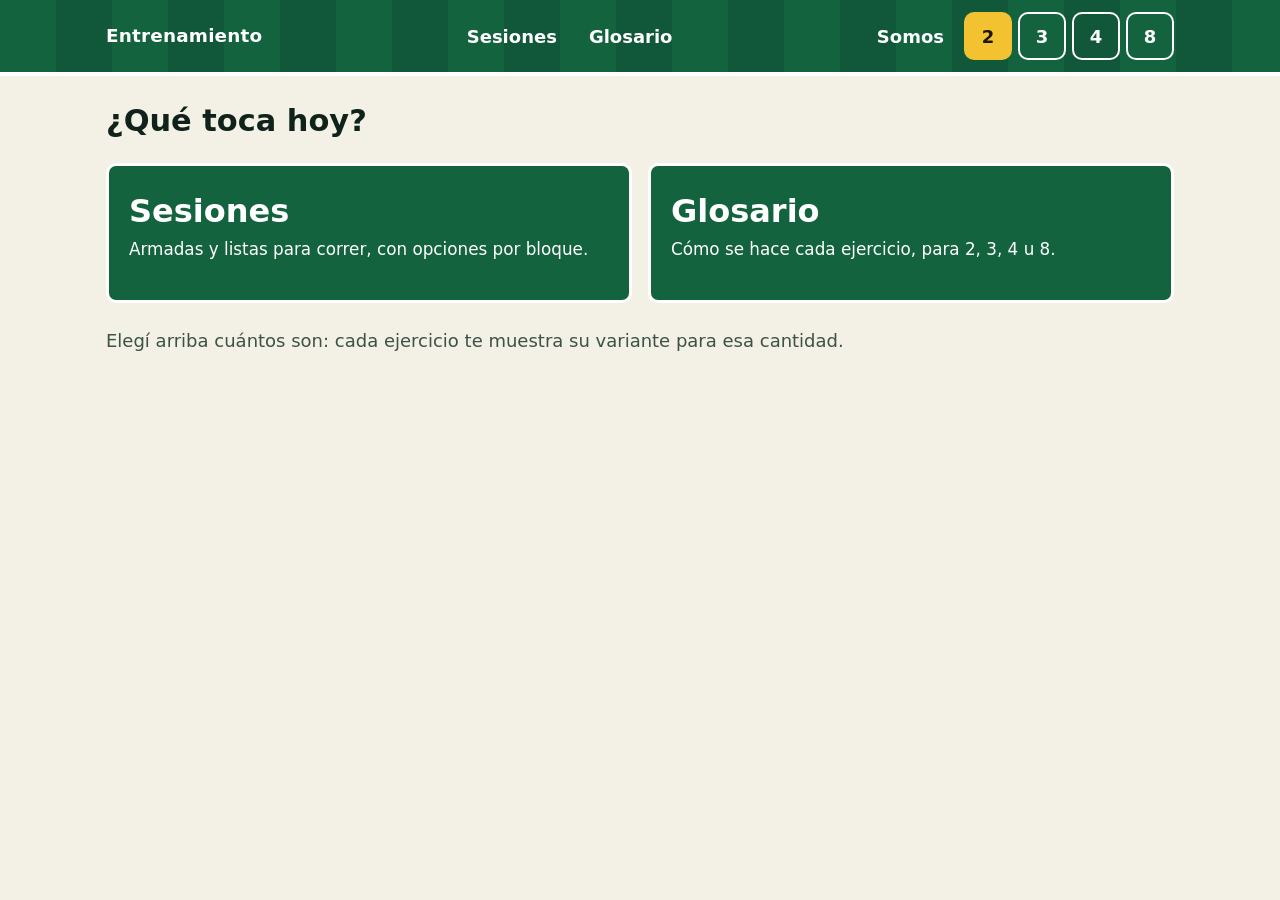
==== docs/index.html @ bc0fc43c "Mover la web a docs/ para GitHub Pages Co-Authored-By: Claude Sonnet 5.5 <noreply@anthropic.com>" ====
<!doctype html>
<html lang="es">
<head>
  <meta charset="utf-8">
  <meta name="viewport" content="width=device-width, initial-scale=1">
  <meta name="color-scheme" content="light dark">
  <title>Entrenamiento</title>
  <meta name="description" content="Sesiones y glosario de ejercicios para entrenar en la cancha.">
  <link rel="icon" href="data:image/svg+xml,%3Csvg xmlns=%27http://www.w3.org/2000/svg%27 viewBox=%270 0 32 32%27%3E%3Crect width=%2732%27 height=%2732%27 fill=%27%2314633f%27/%3E%3Ccircle cx=%2716%27 cy=%2716%27 r=%276%27 fill=%27none%27 stroke=%27white%27 stroke-width=%272%27/%3E%3C/svg%3E">
  <link rel="stylesheet" href="css/style.css">
</head>
<body>
  <main id="app">
    <h1>¿Qué toca hoy?</h1>
    <div class="accesos">
      <a class="acceso" href="sesiones.html"><strong>Sesiones</strong><span>Armadas y listas para correr, con opciones por bloque.</span></a>
      <a class="acceso" href="glosario.html"><strong>Glosario</strong><span>Cómo se hace cada ejercicio, para 2, 3, 4 u 8.</span></a>
    </div>
    <p class="inicio-nota">Elegí arriba cuántos son: cada ejercicio te muestra su variante para esa cantidad.</p>
  </main>
  <script type="module">
    import { renderHeader } from "./js/common.js";
    renderHeader("inicio");
  </script>
</body>
</html>
---- docs/css/style.css ----
:root {
  --bg: #f3f0e6;
  --surface: #ffffff;
  --ink: #10231a;
  --ink-soft: #3d5247;
  --line: #b9c4b8;
  --pasto-1: #14633f;
  --pasto-2: #11573a;
  --marca: #ffffff;
  --acento: #f2c230;
  --acento-ink: #1c1600;
  --foco: #0b57d0;
  --resalte: #fff3c4;
  --radio: 10px;
  --tap: 48px;
}

@media (prefers-color-scheme: dark) {
  :root:not([data-theme="light"]) {
    --bg: #0c1a14;
    --surface: #14261d;
    --ink: #f3f1e8;
    --ink-soft: #c2d0c6;
    --line: #3b5446;
    --pasto-1: #0f4a30;
    --pasto-2: #0c3f29;
    --foco: #8ab4f8;
    --resalte: #4a3f12;
  }
}

* { box-sizing: border-box; }

html { -webkit-text-size-adjust: 100%; }

body {
  margin: 0;
  background: var(--bg);
  color: var(--ink);
  font: 18px/1.5 system-ui, -apple-system, "Segoe UI", Roboto, sans-serif;
}

:focus-visible { outline: 3px solid var(--foco); outline-offset: 2px; }

a { color: inherit; }

/* Header: césped cortado a rayas, con la línea de cal abajo */
.cabecera {
  background: repeating-linear-gradient(90deg, var(--pasto-1) 0 56px, var(--pasto-2) 56px 112px);
  color: #fff;
  border-bottom: 4px solid var(--marca);
}
.cabecera-in {
  max-width: 1100px;
  margin: 0 auto;
  padding: 12px 16px;
  display: flex;
  flex-wrap: wrap;
  gap: 8px 20px;
  align-items: center;
  justify-content: space-between;
}
.marca {
  font-weight: 800;
  font-size: 1.15rem;
  text-decoration: none;
  letter-spacing: .01em;
  min-height: var(--tap);
  display: flex;
  align-items: center;
}
.nav { display: flex; gap: 4px; }
.nav a {
  min-height: var(--tap);
  padding: 0 14px;
  display: flex;
  align-items: center;
  text-decoration: none;
  font-weight: 600;
  border-radius: var(--radio);
}
.nav a[aria-current="page"] { background: #fff; color: #10231a; }

.personas { border: 0; margin: 0; padding: 0; display: flex; align-items: center; gap: 10px; }
.personas legend { float: left; padding: 0; margin-right: 10px; font-weight: 600; }
.personas-botones { display: flex; gap: 6px; }
.personas input { position: absolute; opacity: 0; pointer-events: none; }
.personas label {
  min-width: var(--tap);
  min-height: var(--tap);
  display: flex;
  align-items: center;
  justify-content: center;
  border: 2px solid #fff;
  border-radius: var(--radio);
  font-weight: 800;
  cursor: pointer;
}
.personas input:checked + label { background: var(--acento); color: var(--acento-ink); border-color: var(--acento); }
.personas input:focus-visible + label { outline: 3px solid #fff; outline-offset: 2px; }

main { max-width: 1100px; margin: 0 auto; padding: 20px 16px 48px; }

h1 { font-size: 1.9rem; line-height: 1.15; margin: 8px 0 16px; }

.aviso {
  border: 3px solid var(--acento);
  background: var(--surface);
  border-radius: var(--radio);
  padding: 16px;
}
.aviso code { background: var(--resalte); padding: 2px 6px; border-radius: 4px; }

/* Inicio */
.accesos { display: grid; gap: 16px; margin-top: 24px; }
.acceso {
  display: block;
  text-decoration: none;
  background: var(--pasto-1);
  color: #fff;
  border: 3px solid var(--marca);
  border-radius: var(--radio);
  padding: 28px 20px;
  min-height: 140px;
}
.acceso strong { display: block; font-size: 2rem; line-height: 1.1; }
.acceso span { display: block; margin-top: 8px; font-size: 1.05rem; }
.acceso:hover { background: var(--pasto-2); }
.inicio-nota { color: var(--ink-soft); margin-top: 24px; }

/* Glosario: controles */
.controles { display: grid; gap: 12px; margin-bottom: 20px; }
.buscar {
  width: 100%;
  min-height: var(--tap);
  padding: 0 14px;
  font: inherit;
  color: var(--ink);
  background: var(--surface);
  border: 2px solid var(--ink);
  border-radius: var(--radio);
}
.chips { display: flex; flex-wrap: wrap; gap: 8px; }
.chip {
  min-height: var(--tap);
  padding: 0 16px;
  font: inherit;
  font-weight: 600;
  color: var(--ink);
  background: var(--surface);
  border: 2px solid var(--ink);
  border-radius: 999px;
  cursor: pointer;
}
.chip[aria-pressed="true"] { background: var(--ink); color: var(--bg); }
.conteo { color: var(--ink-soft); margin: 0 0 8px; }

/* Glosario: tabla en pantallas anchas, cards apiladas en angostas */
.tabla { width: 100%; border-collapse: collapse; background: var(--surface); }
.tabla th, .tabla td { text-align: left; vertical-align: top; padding: 12px; border-bottom: 1px solid var(--line); }
.tabla thead th { background: var(--ink); color: var(--bg); position: sticky; top: 0; }
.tabla tbody tr.destacada { background: var(--resalte); outline: 3px solid var(--acento); outline-offset: -3px; }
.nombre { font-weight: 800; }
.alias { display: block; font-weight: 400; font-size: .9rem; color: var(--ink-soft); }
.cat { font-size: .9rem; font-weight: 700; color: var(--pasto-1); }
@media (prefers-color-scheme: dark) {
  :root:not([data-theme="light"]) .cat { color: #7fd9a8; }
}
.variante-label { font-weight: 800; }
details.otras { margin-top: 8px; }
details.otras summary { min-height: 36px; cursor: pointer; font-weight: 600; }
details.otras ul { margin: 6px 0 0; padding-left: 20px; }
.medios { display: flex; flex-direction: column; gap: 8px; align-items: flex-start; }
.medios img { max-width: 100%; height: auto; border-radius: 6px; }
.btn {
  display: inline-flex;
  align-items: center;
  min-height: var(--tap);
  padding: 0 16px;
  font-weight: 700;
  text-decoration: none;
  color: var(--acento-ink);
  background: var(--acento);
  border-radius: var(--radio);
}
.vacio { padding: 24px 0; color: var(--ink-soft); }

/* Sesiones: grilla */
.grid-sesiones { display: grid; gap: 16px; grid-template-columns: repeat(auto-fill, minmax(260px, 1fr)); }
.card-sesion {
  display: grid;
  grid-template-columns: auto 1fr;
  gap: 4px 16px;
  align-items: center;
  text-decoration: none;
  background: var(--surface);
  border: 2px solid var(--ink);
  border-left: 10px solid var(--pasto-1);
  border-radius: var(--radio);
  padding: 16px;
  min-height: var(--tap);
}
.card-sesion:hover { background: var(--resalte); }
.card-min { grid-row: span 2; font-size: 2.4rem; font-weight: 800; line-height: 1; }
.card-min small, .bloque-min small { font-size: .9rem; font-weight: 700; }
.card-nombre { font-weight: 800; font-size: 1.15rem; line-height: 1.2; }
.card-meta { display: flex; flex-wrap: wrap; gap: 6px; grid-column: 2; }
.dia { background: var(--acento); color: var(--acento-ink); font-weight: 800; font-size: .85rem; padding: 2px 10px; border-radius: 999px; text-transform: capitalize; }
.etiqueta { border: 1.5px solid var(--ink-soft); color: var(--ink-soft); font-size: .85rem; padding: 1px 10px; border-radius: 999px; }

/* Sesiones: detalle */
.volver { display: inline-flex; align-items: center; min-height: var(--tap); font-weight: 700; }
.detalle-meta { margin: 0 0 16px; color: var(--ink-soft); font-weight: 600; text-transform: none; }
.bloque { border-top: 4px solid var(--ink); padding: 12px 0 16px; }
.bloque-cab { display: flex; justify-content: space-between; align-items: baseline; gap: 12px; }
.bloque-cab h2 { margin: 0; font-size: 1.5rem; line-height: 1.2; }
.bloque-min { font-size: 2rem; font-weight: 800; white-space: nowrap; }
.opciones { display: flex; flex-wrap: wrap; gap: 8px; margin: 12px 0; }
.items { display: grid; gap: 8px; margin-top: 8px; }
.item { background: var(--surface); border: 2px solid var(--line); border-radius: var(--radio); }
.item[open] { border-color: var(--ink); }
.item summary {
  min-height: var(--tap);
  padding: 8px 14px;
  cursor: pointer;
  display: flex;
  flex-wrap: wrap;
  justify-content: space-between;
  align-items: center;
  gap: 4px 12px;
}
.item-nombre { font-weight: 800; }
.item-dosis { color: var(--ink-soft); font-size: .95rem; }
.item-cuerpo { padding: 0 14px 14px; }
.item-cuerpo p { margin: 8px 0; }
.nota { font-weight: 700; background: var(--resalte); padding: 6px 10px; border-radius: 6px; }
.variante { border-left: 6px solid var(--acento); padding-left: 10px; }
.link-glosario { display: inline-flex; align-items: center; min-height: var(--tap); font-weight: 700; }
.precauciones { margin-top: 24px; border-top: 4px solid var(--ink); }
.precauciones summary { min-height: var(--tap); display: flex; align-items: center; font-weight: 800; font-size: 1.2rem; cursor: pointer; }

@media (max-width: 760px) {
  .tabla, .tabla tbody, .tabla tr, .tabla td { display: block; width: 100%; }
  .tabla thead { position: absolute; left: -9999px; }
  .tabla tbody tr {
    border: 2px solid var(--ink);
    border-radius: var(--radio);
    margin-bottom: 16px;
    padding: 4px 0;
  }
  .tabla td { border: 0; padding: 8px 14px; }
  .tabla td[data-label]:not(.td-nombre)::before {
    content: attr(data-label);
    display: block;
    font-size: .8rem;
    font-weight: 700;
    color: var(--ink-soft);
  }
  .tabla td:empty { display: none; }
  .td-nombre { font-size: 1.25rem; }
  .accesos { grid-template-columns: 1fr; }
}

@media (min-width: 761px) {
  .accesos { grid-template-columns: 1fr 1fr; }
  .tabla { border: 2px solid var(--ink); }
}

@media (prefers-reduced-motion: reduce) {
  * { scroll-behavior: auto !important; transition: none !important; animation: none !important; }
}
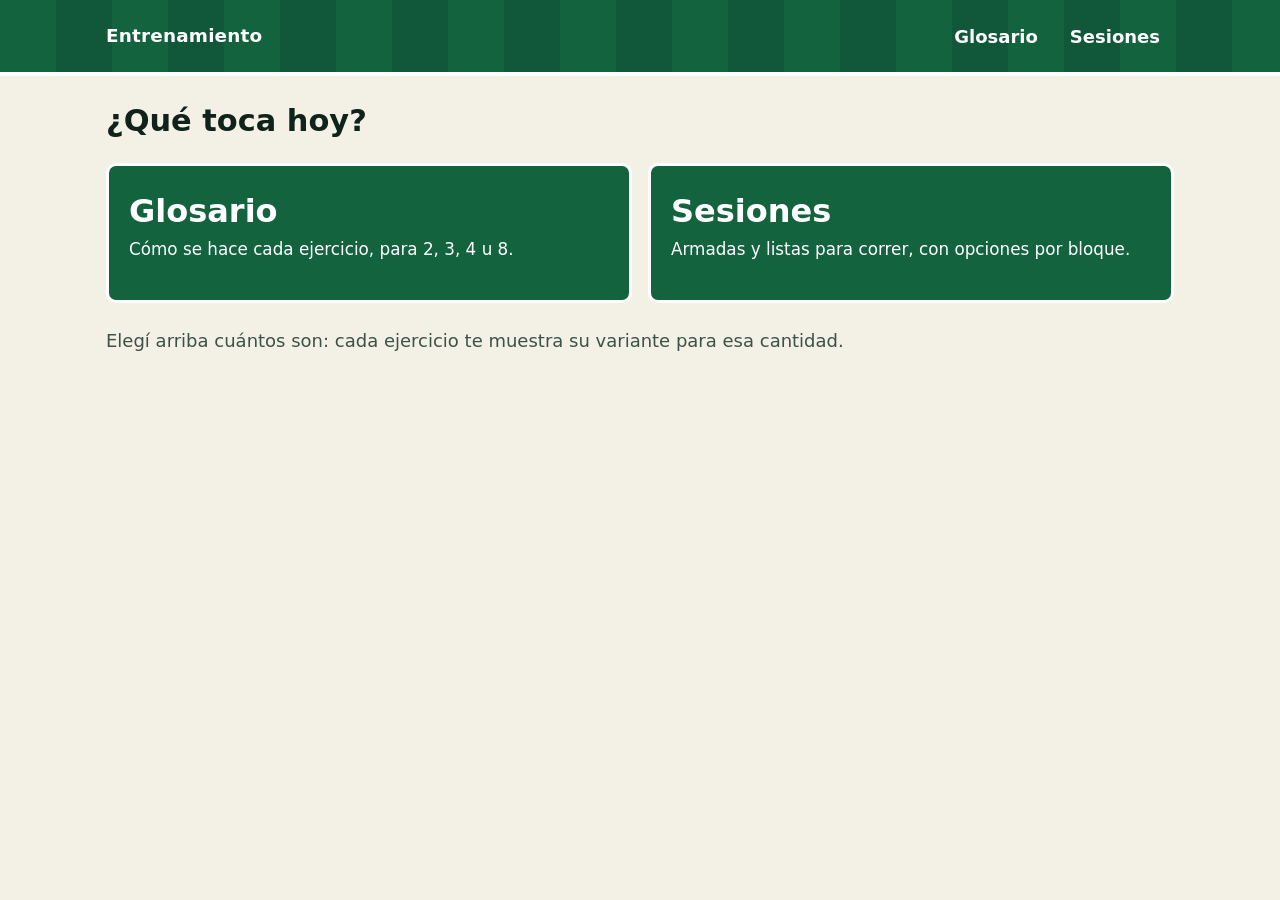
==== commit 5030d912: "Vueltas estructuradas, videos, navbar sin selector y respaldo del Doc - estructura de vueltas/sets/t" ====
--- a/docs/index.html
+++ b/docs/index.html
@@ -13,8 +13,8 @@
   <main id="app">
     <h1>¿Qué toca hoy?</h1>
     <div class="accesos">
+      <a class="acceso" href="glosario.html"><strong>Glosario</strong><span>Cómo se hace cada ejercicio, para 2, 3, 4 u 8.</span></a>
       <a class="acceso" href="sesiones.html"><strong>Sesiones</strong><span>Armadas y listas para correr, con opciones por bloque.</span></a>
-      <a class="acceso" href="glosario.html"><strong>Glosario</strong><span>Cómo se hace cada ejercicio, para 2, 3, 4 u 8.</span></a>
     </div>
     <p class="inicio-nota">Elegí arriba cuántos son: cada ejercicio te muestra su variante para esa cantidad.</p>
   </main>
--- a/docs/css/style.css
+++ b/docs/css/style.css
@@ -269,3 +269,26 @@
 @media (prefers-reduced-motion: reduce) {
   * { scroll-behavior: auto !important; transition: none !important; animation: none !important; }
 }
+
+/* Estructura de vueltas / trabajo / descanso */
+.estructura { border: 3px solid var(--pasto-1); border-radius: var(--radio); background: var(--surface); padding: 12px 14px; margin: 12px 0; }
+.est-total { margin: 0; color: var(--ink-soft); font-weight: 600; }
+.est-num {
+  display: inline-flex; align-items: center; justify-content: center;
+  min-width: 28px; height: 28px; margin-right: 10px;
+  background: var(--ink); color: var(--bg); border-radius: 50%; font-weight: 800;
+}
+
+/* Variantes y figuras (sin selector de cantidad) */
+.variantes-lista { list-style: none; margin: 8px 0; padding: 0; display: grid; gap: 8px; }
+.variantes-lista li { border-left: 6px solid var(--acento); padding-left: 10px; }
+.fig { margin: 0; max-width: 100%; }
+.fig img { display: block; }
+.fig figcaption { font-weight: 700; font-size: .9rem; color: var(--ink-soft); padding-top: 2px; }
+
+/* Ficha de vueltas / trabajo / descanso */
+.ficha { margin: 0; display: grid; }
+.ficha > div { display: flex; justify-content: space-between; gap: 12px; padding: 8px 0; border-bottom: 1px solid var(--line); }
+.ficha dt { color: var(--ink-soft); font-weight: 600; }
+.ficha dd { margin: 0; font-weight: 800; font-size: 1.1rem; text-align: right; }
+.est-total { margin: 8px 0 0; color: var(--ink-soft); font-weight: 600; }
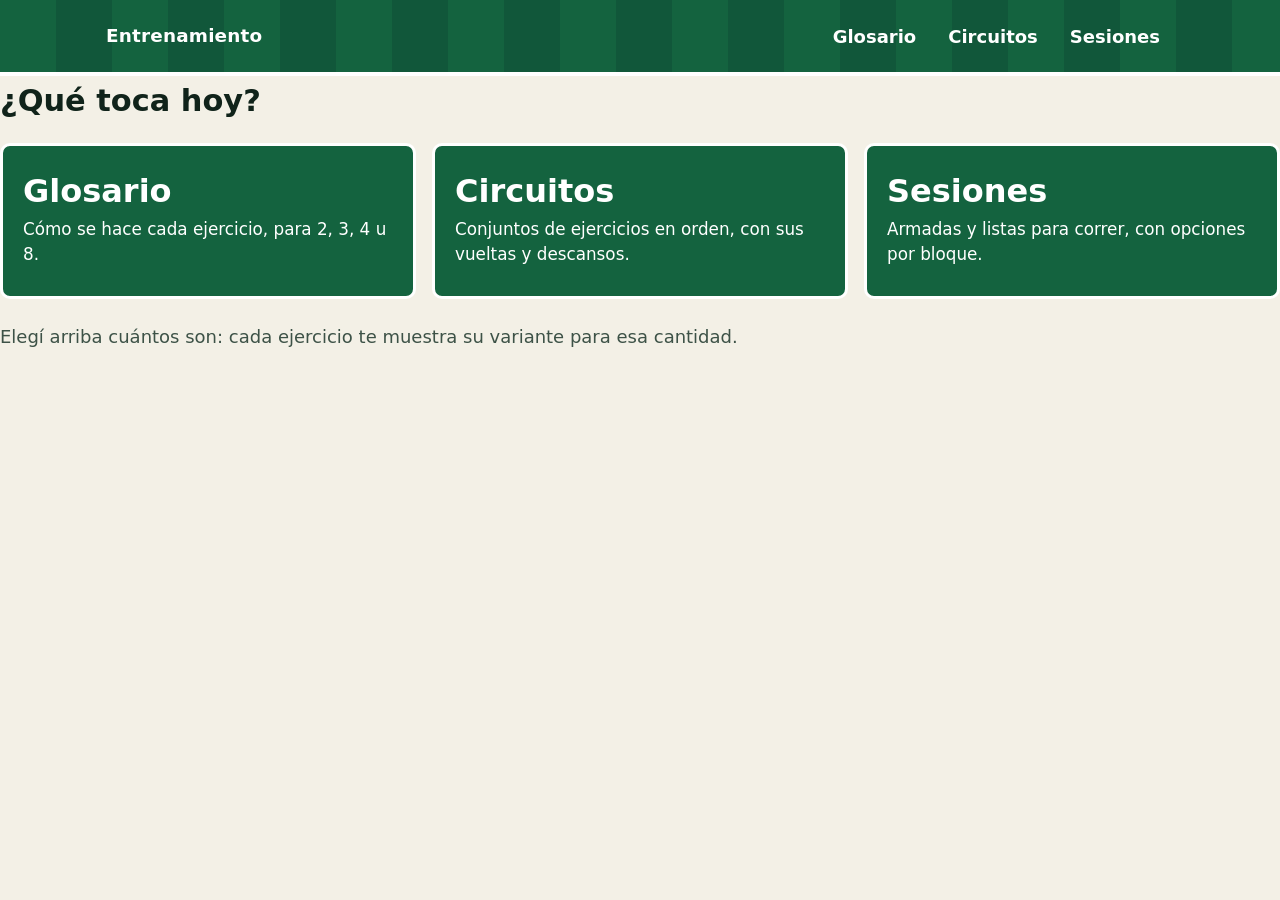
==== commit dd644b6b: "Glosario de circuitos, músculos por ejercicio y guía de rotación - circuits.json: un circuito de fue" ====
--- a/docs/index.html
+++ b/docs/index.html
@@ -14,6 +14,7 @@
     <h1>¿Qué toca hoy?</h1>
     <div class="accesos">
       <a class="acceso" href="glosario.html"><strong>Glosario</strong><span>Cómo se hace cada ejercicio, para 2, 3, 4 u 8.</span></a>
+      <a class="acceso" href="circuitos.html"><strong>Circuitos</strong><span>Conjuntos de ejercicios en orden, con sus vueltas y descansos.</span></a>
       <a class="acceso" href="sesiones.html"><strong>Sesiones</strong><span>Armadas y listas para correr, con opciones por bloque.</span></a>
     </div>
     <p class="inicio-nota">Elegí arriba cuántos son: cada ejercicio te muestra su variante para esa cantidad.</p>
@@ -23,4 +24,4 @@
     renderHeader("inicio");
   </script>
 </body>
-</html>
+</html>
--- a/docs/css/style.css
+++ b/docs/css/style.css
@@ -99,6 +99,8 @@
 .personas input:checked + label { background: var(--acento); color: var(--acento-ink); border-color: var(--acento); }
 .personas input:focus-visible + label { outline: 3px solid #fff; outline-offset: 2px; }
 
+}
+
 main { max-width: 1100px; margin: 0 auto; padding: 20px 16px 48px; }
 
 h1 { font-size: 1.9rem; line-height: 1.15; margin: 8px 0 16px; }
@@ -211,17 +213,35 @@
 /* Sesiones: detalle */
 .volver { display: inline-flex; align-items: center; min-height: var(--tap); font-weight: 700; }
 .detalle-meta { margin: 0 0 16px; color: var(--ink-soft); font-weight: 600; text-transform: none; }
-.bloque { border-top: 4px solid var(--ink); padding: 12px 0 16px; }
-.bloque-cab { display: flex; justify-content: space-between; align-items: baseline; gap: 12px; }
-.bloque-cab h2 { margin: 0; font-size: 1.5rem; line-height: 1.2; }
-.bloque-min { font-size: 2rem; font-weight: 800; white-space: nowrap; }
+/* Hoja de sesión: índice arriba y bloques como tarjetas con cabecera de color */
+.resumen { background: var(--surface); border-radius: 14px; padding: 12px 14px; margin: 4px 0 8px; }
+.resumen-tit { margin: 0 0 4px; font-weight: 800; }
+.resumen ol { list-style: none; margin: 0; padding: 0; }
+.resumen li + li { border-top: 1px solid var(--line); }
+.resumen-fila { all: unset; box-sizing: border-box; width: 100%; min-height: var(--tap); display: flex; align-items: center; gap: 12px; cursor: pointer; }
+.resumen-fila:focus-visible { outline: 3px solid var(--foco); outline-offset: 2px; border-radius: 8px; }
+.resumen-nombre { flex: 1; font-weight: 700; }
+.resumen-min { font-weight: 800; white-space: nowrap; }
+.bloque-n {
+  flex: none; display: inline-flex; align-items: center; justify-content: center;
+  width: 32px; height: 32px; border-radius: 50%;
+  background: #fff; color: #10231a; font-weight: 800;
+}
+.resumen .bloque-n { background: var(--pasto-1); color: #fff; }
+.bloque { margin-top: 28px; background: var(--surface); border-radius: 14px; overflow: hidden; scroll-margin-top: 12px; }
+.bloque-cab { display: flex; align-items: center; gap: 12px; padding: 12px 14px; background: var(--pasto-1); color: #fff; }
+.bloque-cab h2 { margin: 0; flex: 1; font-size: 1.35rem; line-height: 1.2; }
+.bloque-min { font-size: 1.6rem; font-weight: 800; white-space: nowrap; }
+.bloque-min small { font-size: .85rem; }
+.bloque-cuerpo { padding: 4px 14px 12px; }
 .opciones { display: flex; flex-wrap: wrap; gap: 8px; margin: 12px 0; }
-.items { display: grid; gap: 8px; margin-top: 8px; }
-.item { background: var(--surface); border: 2px solid var(--line); border-radius: var(--radio); }
-.item[open] { border-color: var(--ink); }
+.items { display: grid; margin-top: 4px; }
+.item { border-bottom: 1px solid var(--line); }
+.item:last-child { border-bottom: 0; }
+.item[open] { background: var(--bg); border-radius: 10px; border-bottom-color: transparent; }
 .item summary {
   min-height: var(--tap);
-  padding: 8px 14px;
+  padding: 8px 4px;
   cursor: pointer;
   display: flex;
   flex-wrap: wrap;
@@ -231,12 +251,12 @@
 }
 .item-nombre { font-weight: 800; }
 .item-dosis { color: var(--ink-soft); font-size: .95rem; }
-.item-cuerpo { padding: 0 14px 14px; }
+.item-cuerpo { padding: 0 4px 14px; }
 .item-cuerpo p { margin: 8px 0; }
 .nota { font-weight: 700; background: var(--resalte); padding: 6px 10px; border-radius: 6px; }
 .variante { border-left: 6px solid var(--acento); padding-left: 10px; }
 .link-glosario { display: inline-flex; align-items: center; min-height: var(--tap); font-weight: 700; }
-.precauciones { margin-top: 24px; border-top: 4px solid var(--ink); }
+.precauciones { margin-top: 28px; background: var(--surface); border-radius: 14px; padding: 0 14px 8px; }
 .precauciones summary { min-height: var(--tap); display: flex; align-items: center; font-weight: 800; font-size: 1.2rem; cursor: pointer; }
 
 @media (max-width: 760px) {
@@ -271,7 +291,7 @@
 }
 
 /* Estructura de vueltas / trabajo / descanso */
-.estructura { border: 3px solid var(--pasto-1); border-radius: var(--radio); background: var(--surface); padding: 12px 14px; margin: 12px 0; }
+.estructura { background: var(--bg); border-radius: 10px; padding: 8px 14px 10px; margin: 12px 0 8px; }
 .est-total { margin: 0; color: var(--ink-soft); font-weight: 600; }
 .est-num {
   display: inline-flex; align-items: center; justify-content: center;
@@ -292,3 +312,39 @@
 .ficha dt { color: var(--ink-soft); font-weight: 600; }
 .ficha dd { margin: 0; font-weight: 800; font-size: 1.1rem; text-align: right; }
 .est-total { margin: 8px 0 0; color: var(--ink-soft); font-weight: 600; }
+
+/* Músculos y "trabaja" en el glosario */
+.trabaja { margin-top: 6px; font-size: .9rem; }
+.trabaja a { color: inherit; }
+.trabaja-sec { color: var(--ink-soft); }
+.intro { color: var(--ink-soft); margin-top: -8px; }
+.subtitulo { margin-top: 36px; font-size: 1.5rem; }
+.musculo { background: var(--surface); border-radius: 14px; padding: 14px 16px 10px; margin-top: 16px; scroll-margin-top: 12px; }
+.musculo h3 { margin: 0; font-size: 1.4rem; line-height: 1.2; }
+.musculo h4 { margin: 12px 0 4px; font-size: 1rem; color: var(--ink-soft); }
+.musculo-zona { margin: 2px 0 8px; color: var(--ink-soft); font-weight: 600; }
+.musculo-para { margin: 0; border-left: 6px solid var(--acento); padding-left: 10px; }
+.musculo-lista { margin: 0; padding-left: 20px; }
+.musculo-lista li { padding: 4px 0; }
+.musculo-lista a { font-weight: 600; }
+.musculo-sec summary { min-height: var(--tap); display: flex; align-items: center; cursor: pointer; font-weight: 700; }
+.estructura .guia { border: 0; margin-top: 6px; }
+.estructura .guia summary { padding: 8px 0; }
+.estructura .guia .item-cuerpo { padding: 0 0 8px; }
+.estructura .guia[open] { background: transparent; }
+@media (min-width: 761px) { .accesos { grid-template-columns: repeat(3, 1fr); } }
+
+/* Circuitos */
+.circuito-lista { list-style: none; margin: 0; padding: 0; }
+.circuito-lista li { display: flex; align-items: center; gap: 4px 12px; flex-wrap: wrap; min-height: var(--tap); border-bottom: 1px solid var(--line); padding: 4px 0; }
+.circuito-lista li:last-child { border-bottom: 0; }
+.circuito-lista .est-num { margin: 0; }
+.circuito-lista a { font-weight: 700; }
+.circuito .card-meta { margin: 4px 0 8px; }
+.usado-en { margin: 10px 0 4px; color: var(--ink-soft); font-weight: 600; }
+.usado-en a { color: inherit; }
+@media (min-width: 761px) { .accesos { grid-template-columns: repeat(auto-fit, minmax(240px, 1fr)); } }
+.nav { flex-wrap: wrap; }
+@media (max-width: 420px) { .nav { gap: 0; } .nav a { padding: 0 9px; font-size: .95rem; } }
+.circuito .opciones { margin: 12px 0 8px; }
+.circuito .chips { margin-bottom: 4px; }
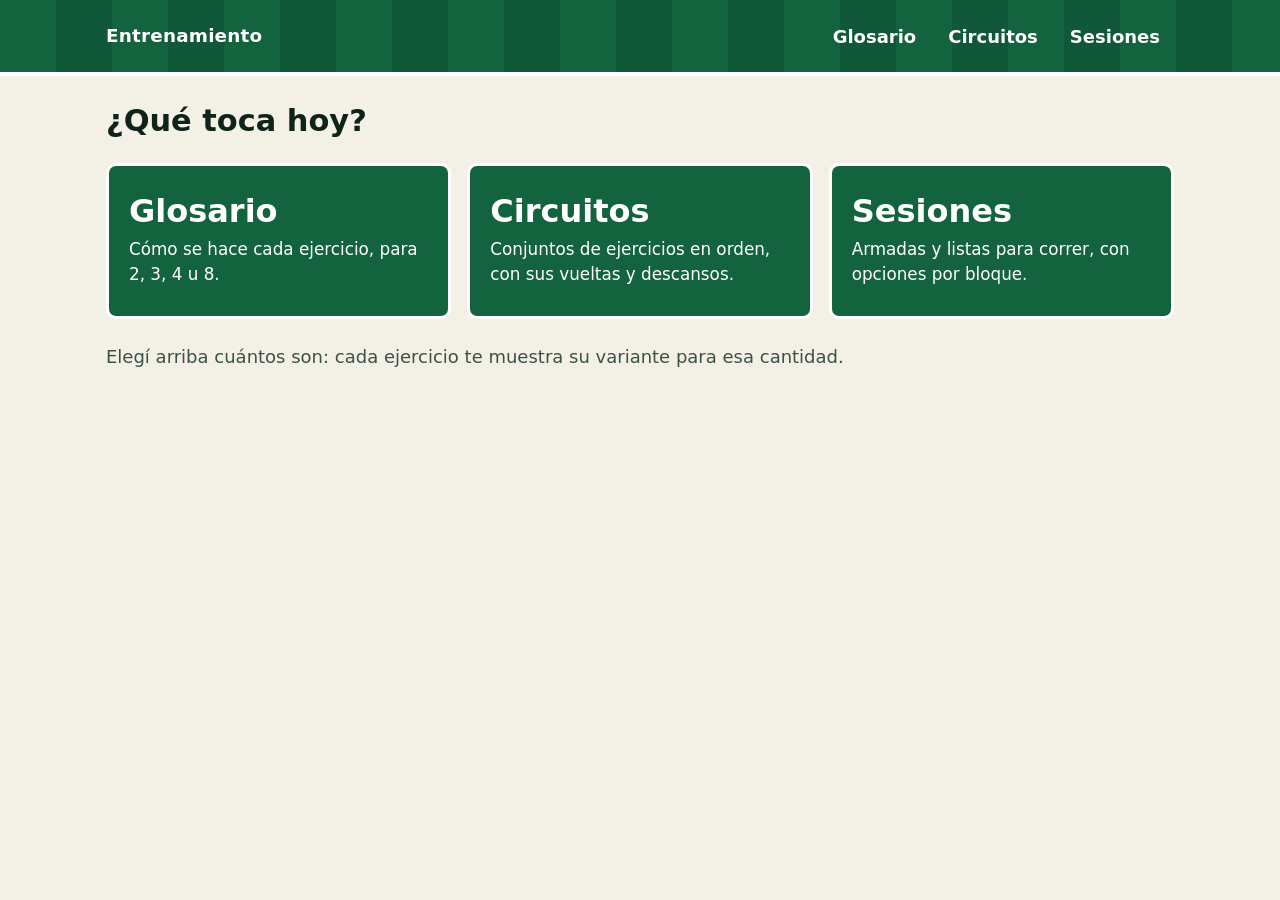
==== commit a027cafa: "Instalable y sin señal, header compacto en celu y músculos fuera del navbar - Service worker (sw.js)" ====
--- a/docs/index.html
+++ b/docs/index.html
@@ -7,6 +7,10 @@
   <title>Entrenamiento</title>
   <meta name="description" content="Sesiones y glosario de ejercicios para entrenar en la cancha.">
   <link rel="icon" href="data:image/svg+xml,%3Csvg xmlns=%27http://www.w3.org/2000/svg%27 viewBox=%270 0 32 32%27%3E%3Crect width=%2732%27 height=%2732%27 fill=%27%2314633f%27/%3E%3Ccircle cx=%2716%27 cy=%2716%27 r=%276%27 fill=%27none%27 stroke=%27white%27 stroke-width=%272%27/%3E%3C/svg%3E">
+  <meta name="theme-color" content="#14633f" media="(prefers-color-scheme: light)">
+  <meta name="theme-color" content="#0f4a30" media="(prefers-color-scheme: dark)">
+  <link rel="manifest" href="manifest.webmanifest">
+  <link rel="apple-touch-icon" href="img/icon-180.png">
   <link rel="stylesheet" href="css/style.css">
 </head>
 <body>
@@ -24,4 +28,4 @@
     renderHeader("inicio");
   </script>
 </body>
-</html>+</html>
--- a/docs/css/style.css
+++ b/docs/css/style.css
@@ -99,6 +99,22 @@
 .personas input:checked + label { background: var(--acento); color: var(--acento-ink); border-color: var(--acento); }
 .personas input:focus-visible + label { outline: 3px solid #fff; outline-offset: 2px; }
 
+/* Celu angosto: la marca queda solo como el círculo de la cancha (el texto sigue para lectores de
+   pantalla) y marca + links entran en una sola fila: de ~132 px a ~64 px de alto. */
+@media (max-width: 520px) {
+  .cabecera-in { padding: 6px 12px; gap: 0 8px; }
+  .marca { position: relative; min-width: var(--tap); justify-content: center; }
+  .marca::before {
+    content: ""; box-sizing: border-box; width: 28px; height: 28px;
+    border: 3px solid #fff; border-radius: 50%;
+    background: radial-gradient(circle, #fff 0 3px, transparent 3.5px);
+  }
+  .marca-texto { position: absolute; width: 1px; height: 1px; overflow: hidden; clip: rect(0 0 0 0); white-space: nowrap; }
+  .nav { gap: 0; }
+  .nav a { padding: 0 8px; }
+}
+@media (max-width: 359px) {
+  .nav a { padding: 0 6px; font-size: .9rem; }
 }
 
 main { max-width: 1100px; margin: 0 auto; padding: 20px 16px 48px; }
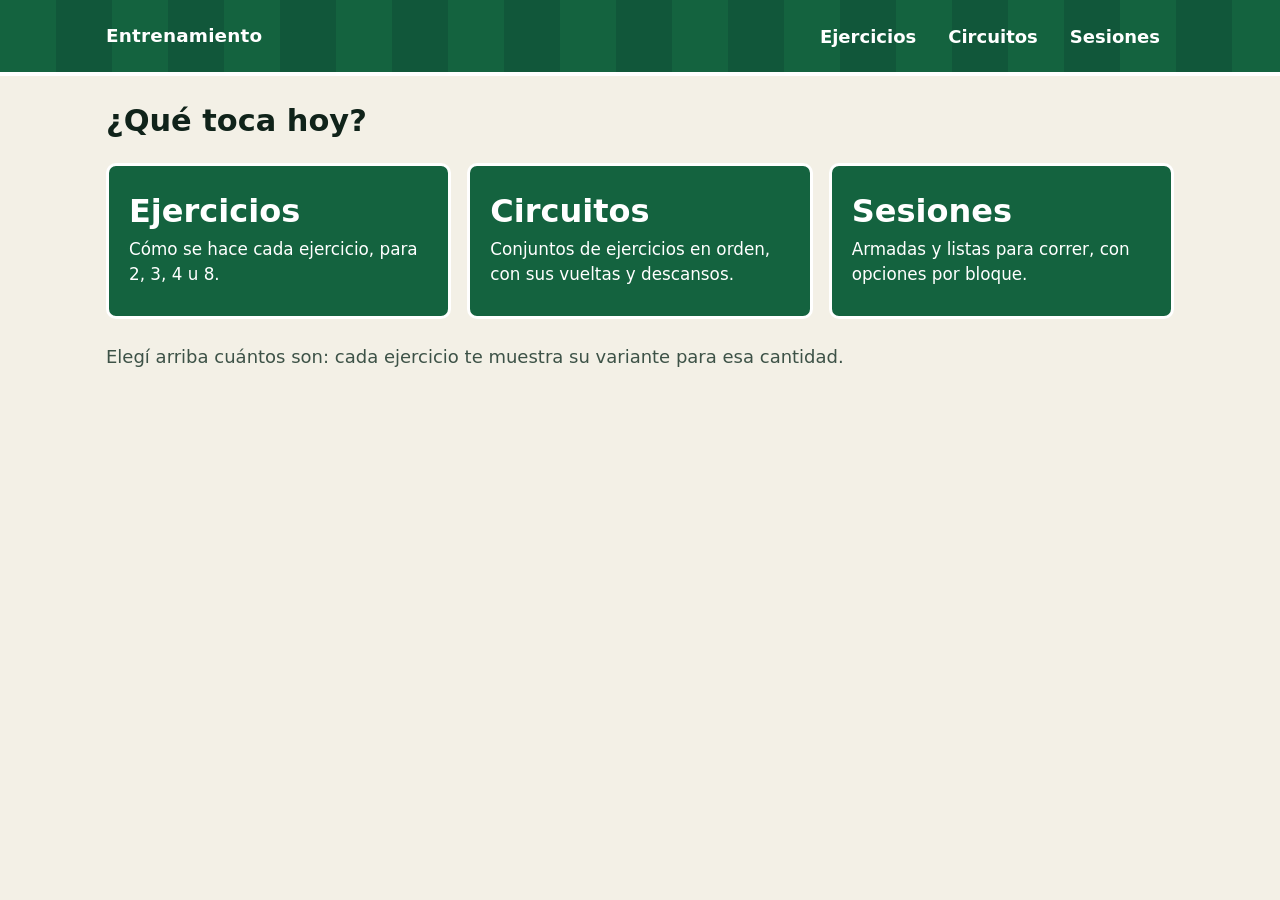
==== commit 6d954ffe: "Ejercicios, plantillas de circuito con bancos y 'Qué vas a ganar' en las sesiones - 'Glosario' pasa " ====
--- a/docs/index.html
+++ b/docs/index.html
@@ -5,7 +5,7 @@
   <meta name="viewport" content="width=device-width, initial-scale=1">
   <meta name="color-scheme" content="light dark">
   <title>Entrenamiento</title>
-  <meta name="description" content="Sesiones y glosario de ejercicios para entrenar en la cancha.">
+  <meta name="description" content="Ejercicios, circuitos y sesiones para entrenar en la cancha.">
   <link rel="icon" href="data:image/svg+xml,%3Csvg xmlns=%27http://www.w3.org/2000/svg%27 viewBox=%270 0 32 32%27%3E%3Crect width=%2732%27 height=%2732%27 fill=%27%2314633f%27/%3E%3Ccircle cx=%2716%27 cy=%2716%27 r=%276%27 fill=%27none%27 stroke=%27white%27 stroke-width=%272%27/%3E%3C/svg%3E">
   <meta name="theme-color" content="#14633f" media="(prefers-color-scheme: light)">
   <meta name="theme-color" content="#0f4a30" media="(prefers-color-scheme: dark)">
@@ -17,7 +17,7 @@
   <main id="app">
     <h1>¿Qué toca hoy?</h1>
     <div class="accesos">
-      <a class="acceso" href="glosario.html"><strong>Glosario</strong><span>Cómo se hace cada ejercicio, para 2, 3, 4 u 8.</span></a>
+      <a class="acceso" href="glosario.html"><strong>Ejercicios</strong><span>Cómo se hace cada ejercicio, para 2, 3, 4 u 8.</span></a>
       <a class="acceso" href="circuitos.html"><strong>Circuitos</strong><span>Conjuntos de ejercicios en orden, con sus vueltas y descansos.</span></a>
       <a class="acceso" href="sesiones.html"><strong>Sesiones</strong><span>Armadas y listas para correr, con opciones por bloque.</span></a>
     </div>
--- a/docs/css/style.css
+++ b/docs/css/style.css
@@ -364,3 +364,24 @@
 @media (max-width: 420px) { .nav { gap: 0; } .nav a { padding: 0 9px; font-size: .95rem; } }
 .circuito .opciones { margin: 12px 0 8px; }
 .circuito .chips { margin-bottom: 4px; }
+
+/* Plantilla de circuito: elegir una opción por parte */
+.hoy { background: var(--bg); border-radius: 10px; padding: 8px 14px 10px; margin: 12px 0; }
+.hoy h3 { margin: 4px 0; color: var(--ink); font-size: 1.1rem; }
+.parte { margin-top: 18px; }
+.parte h3 { margin: 0 0 6px; font-size: 1.1rem; color: var(--ink); display: flex; flex-wrap: wrap; align-items: baseline; gap: 2px 10px; }
+.parte-elegida { font-weight: 600; color: var(--ink-soft); font-size: .95rem; }
+.grupo-opciones { margin: 8px 0 0; font-weight: 700; color: var(--ink-soft); font-size: .9rem; }
+.parte .opciones { margin: 6px 0 4px; }
+
+/* Qué vas a ganar (hoja de sesión) */
+.ganas { background: var(--surface); border-radius: 14px; border-left: 8px solid var(--acento); padding: 12px 16px 12px; margin: 8px 0 12px; }
+.ganas h2 { margin: 0 0 6px; font-size: 1.3rem; }
+.ganas-objetivo { margin: 0 0 8px; font-weight: 600; }
+.ganas-lista { list-style: none; margin: 0; padding: 0; }
+.ganas-lista li { display: grid; grid-template-columns: 1fr auto; gap: 0 12px; padding: 8px 0; border-top: 1px solid var(--line); }
+.ganas-nombre { font-weight: 800; }
+.ganas-min { font-weight: 700; color: var(--ink-soft); white-space: nowrap; }
+.ganas-para { grid-column: 1 / -1; color: var(--ink-soft); font-size: .95rem; }
+.ganas-poco { margin: 8px 0 0; color: var(--ink-soft); font-weight: 600; }
+.ganas-nota { margin: 6px 0 0; font-size: .85rem; color: var(--ink-soft); }
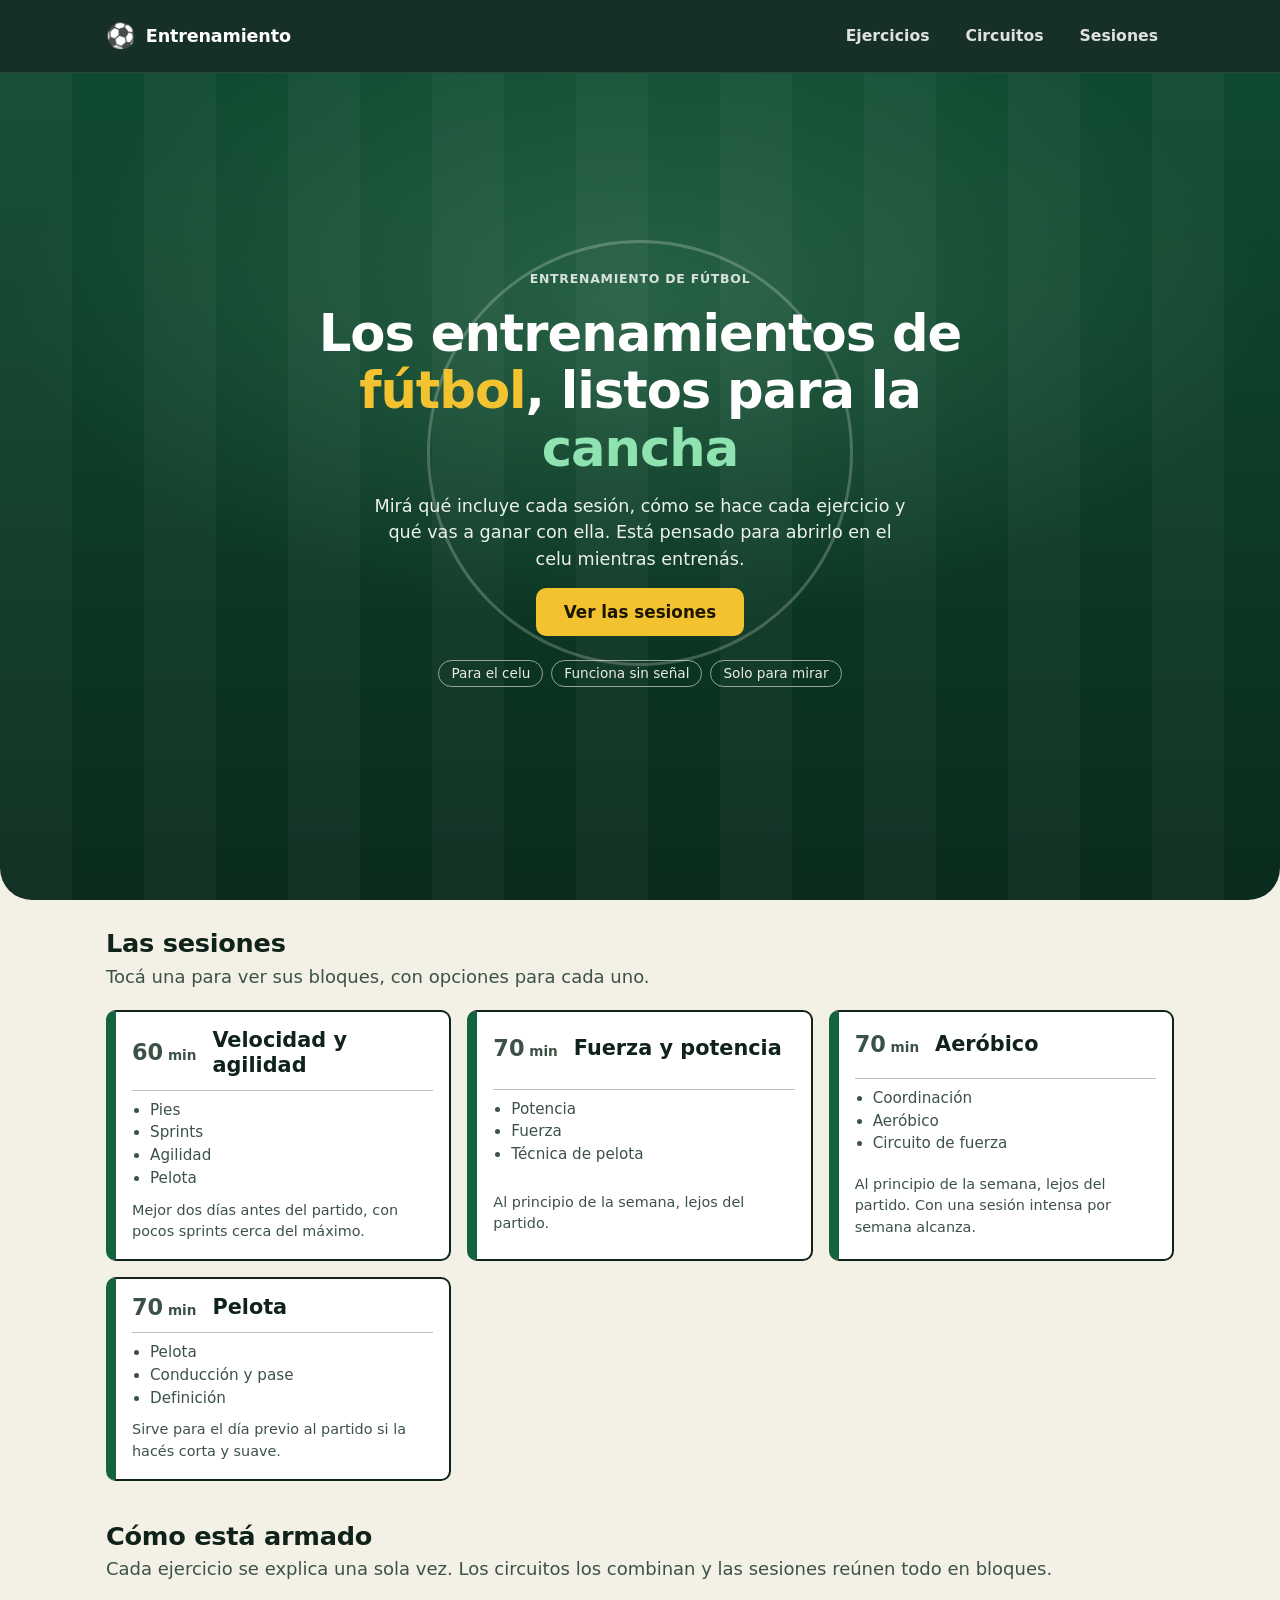
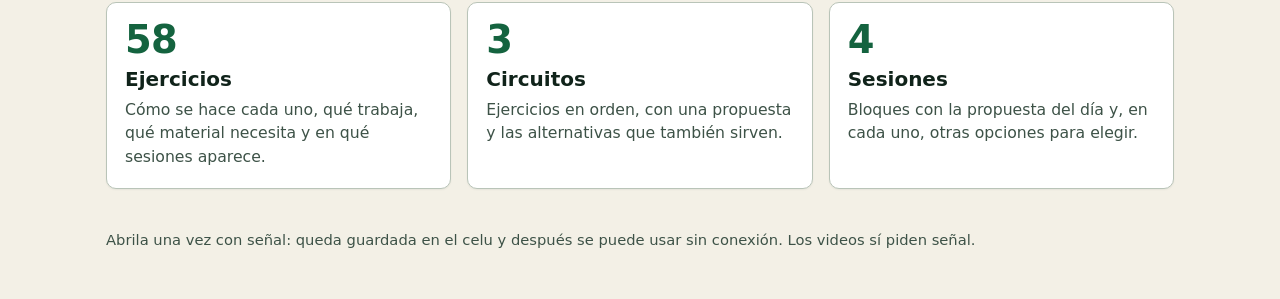
==== commit 04db4676: "Inicio nueva con hero, header moderno, recomendaciones de preparación física y ajustes de sesiones -" ====
--- a/docs/index.html
+++ b/docs/index.html
@@ -4,28 +4,65 @@
   <meta charset="utf-8">
   <meta name="viewport" content="width=device-width, initial-scale=1">
   <meta name="color-scheme" content="light dark">
-  <title>Entrenamiento</title>
-  <meta name="description" content="Ejercicios, circuitos y sesiones para entrenar en la cancha.">
+  <title>Entrenamiento de fútbol</title>
+  <meta name="description" content="Mirá qué incluye cada sesión de entrenamiento de fútbol y cómo se hace cada ejercicio. Para abrir en el celu en la cancha.">
   <link rel="icon" href="data:image/svg+xml,%3Csvg xmlns=%27http://www.w3.org/2000/svg%27 viewBox=%270 0 32 32%27%3E%3Crect width=%2732%27 height=%2732%27 fill=%27%2314633f%27/%3E%3Ccircle cx=%2716%27 cy=%2716%27 r=%276%27 fill=%27none%27 stroke=%27white%27 stroke-width=%272%27/%3E%3C/svg%3E">
   <meta name="theme-color" content="#14633f" media="(prefers-color-scheme: light)">
   <meta name="theme-color" content="#0f4a30" media="(prefers-color-scheme: dark)">
   <link rel="manifest" href="manifest.webmanifest">
   <link rel="apple-touch-icon" href="img/icon-180.png">
   <link rel="stylesheet" href="css/style.css">
+  <link rel="stylesheet" href="css/pages/inicio.css">
 </head>
 <body>
+  <!-- El header lo inyecta js/common.js (renderHeader) justo antes de este hero. -->
+  <section class="hero" aria-labelledby="hero-titulo">
+    <div class="hero__contenido">
+      <p class="hero__eyebrow">Entrenamiento de fútbol</p>
+      <h1 class="hero__titulo" id="hero-titulo">Los entrenamientos de <em class="hero__clave hero__clave--a">fútbol</em>, listos para la <em class="hero__clave hero__clave--b">cancha</em></h1>
+      <p class="hero__texto">Mirá qué incluye cada sesión, cómo se hace cada ejercicio y qué vas a ganar con ella. Está pensado para abrirlo en el celu mientras entrenás.</p>
+      <a class="hero__cta" href="#sesiones">Ver las sesiones</a>
+      <ul class="hero__datos" aria-label="Qué tiene la web">
+        <li>Para el celu</li>
+        <li>Funciona sin señal</li>
+        <li>Solo para mirar</li>
+      </ul>
+    </div>
+  </section>
+
   <main id="app">
-    <h1>¿Qué toca hoy?</h1>
-    <div class="accesos">
-      <a class="acceso" href="glosario.html"><strong>Ejercicios</strong><span>Cómo se hace cada ejercicio, para 2, 3, 4 u 8.</span></a>
-      <a class="acceso" href="circuitos.html"><strong>Circuitos</strong><span>Conjuntos de ejercicios en orden, con sus vueltas y descansos.</span></a>
-      <a class="acceso" href="sesiones.html"><strong>Sesiones</strong><span>Armadas y listas para correr, con opciones por bloque.</span></a>
-    </div>
-    <p class="inicio-nota">Elegí arriba cuántos son: cada ejercicio te muestra su variante para esa cantidad.</p>
+    <section class="seccion" id="sesiones" aria-labelledby="t-sesiones">
+      <h2 class="seccion__titulo" id="t-sesiones">Las sesiones</h2>
+      <p class="seccion__sub">Tocá una para ver sus bloques, con opciones para cada uno.</p>
+      <div class="grid-sesiones" id="lista-sesiones" aria-busy="true">
+        <div class="esqueleto"></div><div class="esqueleto"></div><div class="esqueleto"></div><div class="esqueleto"></div>
+      </div>
+    </section>
+
+    <section class="seccion" aria-labelledby="t-armado">
+      <h2 class="seccion__titulo" id="t-armado">Cómo está armado</h2>
+      <p class="seccion__sub">Cada ejercicio se explica una sola vez. Los circuitos los combinan y las sesiones reúnen todo en bloques.</p>
+      <div class="pasos">
+        <a class="paso" href="glosario.html">
+          <span class="paso__n" id="n-ejercicios">–</span>
+          <strong class="paso__nombre">Ejercicios</strong>
+          <span class="paso__texto">Cómo se hace cada uno, qué trabaja, qué material necesita y en qué sesiones aparece.</span>
+        </a>
+        <a class="paso" href="circuitos.html">
+          <span class="paso__n" id="n-circuitos">–</span>
+          <strong class="paso__nombre">Circuitos</strong>
+          <span class="paso__texto">Ejercicios en orden, con una propuesta y las alternativas que también sirven.</span>
+        </a>
+        <a class="paso" href="sesiones.html">
+          <span class="paso__n" id="n-sesiones">–</span>
+          <strong class="paso__nombre">Sesiones</strong>
+          <span class="paso__texto">Bloques con la propuesta del día y, en cada uno, otras opciones para elegir.</span>
+        </a>
+      </div>
+    </section>
+
+    <p class="nota-offline">Abrila una vez con señal: queda guardada en el celu y después se puede usar sin conexión. Los videos sí piden señal.</p>
   </main>
-  <script type="module">
-    import { renderHeader } from "./js/common.js";
-    renderHeader("inicio");
-  </script>
+  <script type="module" src="js/inicio.js"></script>
 </body>
 </html>
--- a/docs/css/style.css
+++ b/docs/css/style.css
@@ -44,77 +44,67 @@
 
 a { color: inherit; }
 
-/* Header: césped cortado a rayas, con la línea de cal abajo */
+/* Header: barra fija verde oscuro con vidrio esmerilado (blur), links como pastillas */
+:root { --header-h: 73px; --nav-bg: rgba(9, 36, 25, .94); }
+@media (max-width: 520px) { :root { --header-h: 61px; } }
+@media (prefers-color-scheme: dark) { :root:not([data-theme="light"]) { --nav-bg: rgba(6, 24, 16, .94); } }
+
+/* Los saltos a un bloque o ejercicio descuentan la barra fija */
+[id] { scroll-margin-top: calc(var(--header-h) + 8px); }
+
 .cabecera {
-  background: repeating-linear-gradient(90deg, var(--pasto-1) 0 56px, var(--pasto-2) 56px 112px);
+  position: sticky; top: 0; z-index: 30;
+  background: var(--nav-bg);
+  -webkit-backdrop-filter: saturate(1.4) blur(14px);
+  backdrop-filter: saturate(1.4) blur(14px);
+  border-bottom: 1px solid rgba(255, 255, 255, .10);
   color: #fff;
-  border-bottom: 4px solid var(--marca);
 }
 .cabecera-in {
   max-width: 1100px;
   margin: 0 auto;
   padding: 12px 16px;
   display: flex;
-  flex-wrap: wrap;
   gap: 8px 20px;
   align-items: center;
   justify-content: space-between;
 }
 .marca {
+  display: flex; align-items: center; gap: 10px;
+  min-height: var(--tap);
   font-weight: 800;
-  font-size: 1.15rem;
+  font-size: 1.1rem;
+  letter-spacing: -.01em;
   text-decoration: none;
-  letter-spacing: .01em;
-  min-height: var(--tap);
-  display: flex;
-  align-items: center;
-}
+}
+.marca::before { content: "\26BD"; font-size: 1.5rem; line-height: 1; }
 .nav { display: flex; gap: 4px; }
 .nav a {
-  min-height: var(--tap);
-  padding: 0 14px;
+  min-height: 40px;
+  padding: 0 16px;
   display: flex;
   align-items: center;
   text-decoration: none;
   font-weight: 600;
-  border-radius: var(--radio);
-}
-.nav a[aria-current="page"] { background: #fff; color: #10231a; }
-
-.personas { border: 0; margin: 0; padding: 0; display: flex; align-items: center; gap: 10px; }
-.personas legend { float: left; padding: 0; margin-right: 10px; font-weight: 600; }
-.personas-botones { display: flex; gap: 6px; }
-.personas input { position: absolute; opacity: 0; pointer-events: none; }
-.personas label {
-  min-width: var(--tap);
-  min-height: var(--tap);
-  display: flex;
-  align-items: center;
-  justify-content: center;
-  border: 2px solid #fff;
-  border-radius: var(--radio);
-  font-weight: 800;
-  cursor: pointer;
-}
-.personas input:checked + label { background: var(--acento); color: var(--acento-ink); border-color: var(--acento); }
-.personas input:focus-visible + label { outline: 3px solid #fff; outline-offset: 2px; }
-
-/* Celu angosto: la marca queda solo como el círculo de la cancha (el texto sigue para lectores de
-   pantalla) y marca + links entran en una sola fila: de ~132 px a ~64 px de alto. */
+  font-size: .98rem;
+  border-radius: 999px;
+  color: rgba(255, 255, 255, .86);
+  transition: background .15s ease, color .15s ease;
+}
+.nav a:hover { background: rgba(255, 255, 255, .10); color: #fff; }
+.nav a[aria-current="page"] { background: var(--acento); color: var(--acento-ink); }
+
+/* Celu angosto: la marca queda solo como la pelota (el texto sigue para lectores de pantalla)
+   y marca + links entran en una sola fila. */
 @media (max-width: 520px) {
   .cabecera-in { padding: 6px 12px; gap: 0 8px; }
-  .marca { position: relative; min-width: var(--tap); justify-content: center; }
-  .marca::before {
-    content: ""; box-sizing: border-box; width: 28px; height: 28px;
-    border: 3px solid #fff; border-radius: 50%;
-    background: radial-gradient(circle, #fff 0 3px, transparent 3.5px);
-  }
+  .marca { min-width: var(--tap); justify-content: center; }
   .marca-texto { position: absolute; width: 1px; height: 1px; overflow: hidden; clip: rect(0 0 0 0); white-space: nowrap; }
   .nav { gap: 0; }
-  .nav a { padding: 0 8px; }
+  .nav a { padding: 0 10px; font-size: .95rem; }
 }
 @media (max-width: 359px) {
-  .nav a { padding: 0 6px; font-size: .9rem; }
+  .nav a { padding: 0 7px; font-size: .88rem; }
 }
 
 main { max-width: 1100px; margin: 0 auto; padding: 20px 16px 48px; }
@@ -128,23 +118,6 @@
   padding: 16px;
 }
 .aviso code { background: var(--resalte); padding: 2px 6px; border-radius: 4px; }
-
-/* Inicio */
-.accesos { display: grid; gap: 16px; margin-top: 24px; }
-.acceso {
-  display: block;
-  text-decoration: none;
-  background: var(--pasto-1);
-  color: #fff;
-  border: 3px solid var(--marca);
-  border-radius: var(--radio);
-  padding: 28px 20px;
-  min-height: 140px;
-}
-.acceso strong { display: block; font-size: 2rem; line-height: 1.1; }
-.acceso span { display: block; margin-top: 8px; font-size: 1.05rem; }
-.acceso:hover { background: var(--pasto-2); }
-.inicio-nota { color: var(--ink-soft); margin-top: 24px; }
 
 /* Glosario: controles */
 .controles { display: grid; gap: 12px; margin-bottom: 20px; }
@@ -172,6 +145,12 @@
 }
 .chip[aria-pressed="true"] { background: var(--ink); color: var(--bg); }
 .conteo { color: var(--ink-soft); margin: 0 0 8px; }
+
+/* Materiales: aviso al abrir un ejercicio que necesita algo que no tenemos */
+.aviso-material { margin: 0 0 10px; padding: 8px 12px; background: var(--resalte); border-left: 4px solid var(--acento); font-weight: 600; }
+
+.usos-lista { list-style: none; margin: 0; padding: 0; }
+.usos-lista li { padding: 2px 0; }
 
 /* Glosario: tabla en pantallas anchas, cards apiladas en angostas */
 .tabla { width: 100%; border-collapse: collapse; background: var(--surface); }
@@ -184,10 +163,6 @@
 @media (prefers-color-scheme: dark) {
   :root:not([data-theme="light"]) .cat { color: #7fd9a8; }
 }
-.variante-label { font-weight: 800; }
-details.otras { margin-top: 8px; }
-details.otras summary { min-height: 36px; cursor: pointer; font-weight: 600; }
-details.otras ul { margin: 6px 0 0; padding-left: 20px; }
 .medios { display: flex; flex-direction: column; gap: 8px; align-items: flex-start; }
 .medios img { max-width: 100%; height: auto; border-radius: 6px; }
 .btn {
@@ -219,11 +194,11 @@
   min-height: var(--tap);
 }
 .card-sesion:hover { background: var(--resalte); }
-.card-min { grid-row: span 2; font-size: 2.4rem; font-weight: 800; line-height: 1; }
-.card-min small, .bloque-min small { font-size: .9rem; font-weight: 700; }
-.card-nombre { font-weight: 800; font-size: 1.15rem; line-height: 1.2; }
+.card-min { min-width: 3.6rem; font-size: 1.4rem; font-weight: 800; line-height: 1; color: var(--ink-soft); }
+.card-min small, .bloque-min small { font-size: .85rem; font-weight: 700; }
+.card-bloques { grid-column: 1 / -1; margin: 8px 0 0; padding: 8px 0 0 18px; border-top: 1px solid var(--line); color: var(--ink-soft); font-size: .95rem; line-height: 1.5; }
+.card-nombre { font-weight: 800; font-size: 1.3rem; line-height: 1.2; }
 .card-meta { display: flex; flex-wrap: wrap; gap: 6px; grid-column: 2; }
-.dia { background: var(--acento); color: var(--acento-ink); font-weight: 800; font-size: .85rem; padding: 2px 10px; border-radius: 999px; text-transform: capitalize; }
 .etiqueta { border: 1.5px solid var(--ink-soft); color: var(--ink-soft); font-size: .85rem; padding: 1px 10px; border-radius: 999px; }
 
 /* Sesiones: detalle */
@@ -244,7 +219,7 @@
   background: #fff; color: #10231a; font-weight: 800;
 }
 .resumen .bloque-n { background: var(--pasto-1); color: #fff; }
-.bloque { margin-top: 28px; background: var(--surface); border-radius: 14px; overflow: hidden; scroll-margin-top: 12px; }
+.bloque { margin-top: 28px; background: var(--surface); border-radius: 14px; overflow: hidden; }
 .bloque-cab { display: flex; align-items: center; gap: 12px; padding: 12px 14px; background: var(--pasto-1); color: #fff; }
 .bloque-cab h2 { margin: 0; flex: 1; font-size: 1.35rem; line-height: 1.2; }
 .bloque-min { font-size: 1.6rem; font-weight: 800; white-space: nowrap; }
@@ -270,7 +245,6 @@
 .item-cuerpo { padding: 0 4px 14px; }
 .item-cuerpo p { margin: 8px 0; }
 .nota { font-weight: 700; background: var(--resalte); padding: 6px 10px; border-radius: 6px; }
-.variante { border-left: 6px solid var(--acento); padding-left: 10px; }
 .link-glosario { display: inline-flex; align-items: center; min-height: var(--tap); font-weight: 700; }
 .precauciones { margin-top: 28px; background: var(--surface); border-radius: 14px; padding: 0 14px 8px; }
 .precauciones summary { min-height: var(--tap); display: flex; align-items: center; font-weight: 800; font-size: 1.2rem; cursor: pointer; }
@@ -294,11 +268,9 @@
   }
   .tabla td:empty { display: none; }
   .td-nombre { font-size: 1.25rem; }
-  .accesos { grid-template-columns: 1fr; }
 }
 
 @media (min-width: 761px) {
-  .accesos { grid-template-columns: 1fr 1fr; }
   .tabla { border: 2px solid var(--ink); }
 }
 
@@ -335,7 +307,7 @@
 .trabaja-sec { color: var(--ink-soft); }
 .intro { color: var(--ink-soft); margin-top: -8px; }
 .subtitulo { margin-top: 36px; font-size: 1.5rem; }
-.musculo { background: var(--surface); border-radius: 14px; padding: 14px 16px 10px; margin-top: 16px; scroll-margin-top: 12px; }
+.musculo { background: var(--surface); border-radius: 14px; padding: 14px 16px 10px; margin-top: 16px; }
 .musculo h3 { margin: 0; font-size: 1.4rem; line-height: 1.2; }
 .musculo h4 { margin: 12px 0 4px; font-size: 1rem; color: var(--ink-soft); }
 .musculo-zona { margin: 2px 0 8px; color: var(--ink-soft); font-weight: 600; }
@@ -348,7 +320,6 @@
 .estructura .guia summary { padding: 8px 0; }
 .estructura .guia .item-cuerpo { padding: 0 0 8px; }
 .estructura .guia[open] { background: transparent; }
-@media (min-width: 761px) { .accesos { grid-template-columns: repeat(3, 1fr); } }
 
 /* Circuitos */
 .circuito-lista { list-style: none; margin: 0; padding: 0; }
@@ -359,24 +330,14 @@
 .circuito .card-meta { margin: 4px 0 8px; }
 .usado-en { margin: 10px 0 4px; color: var(--ink-soft); font-weight: 600; }
 .usado-en a { color: inherit; }
-@media (min-width: 761px) { .accesos { grid-template-columns: repeat(auto-fit, minmax(240px, 1fr)); } }
 .nav { flex-wrap: wrap; }
 @media (max-width: 420px) { .nav { gap: 0; } .nav a { padding: 0 9px; font-size: .95rem; } }
-.circuito .opciones { margin: 12px 0 8px; }
-.circuito .chips { margin-bottom: 4px; }
-
-/* Plantilla de circuito: elegir una opción por parte */
-.hoy { background: var(--bg); border-radius: 10px; padding: 8px 14px 10px; margin: 12px 0; }
-.hoy h3 { margin: 4px 0; color: var(--ink); font-size: 1.1rem; }
-.parte { margin-top: 18px; }
-.parte h3 { margin: 0 0 6px; font-size: 1.1rem; color: var(--ink); display: flex; flex-wrap: wrap; align-items: baseline; gap: 2px 10px; }
-.parte-elegida { font-weight: 600; color: var(--ink-soft); font-size: .95rem; }
-.grupo-opciones { margin: 8px 0 0; font-weight: 700; color: var(--ink-soft); font-size: .9rem; }
-.parte .opciones { margin: 6px 0 4px; }
 
 /* Qué vas a ganar (hoja de sesión) */
 .ganas { background: var(--surface); border-radius: 14px; border-left: 8px solid var(--acento); padding: 12px 16px 12px; margin: 8px 0 12px; }
-.ganas h2 { margin: 0 0 6px; font-size: 1.3rem; }
+.ganas summary { min-height: var(--tap); display: flex; flex-wrap: wrap; align-items: center; gap: 6px 10px; cursor: pointer; }
+.ganas h2 { margin: 0 4px 0 0; font-size: 1.3rem; }
+.ganas-cuerpo { padding-top: 4px; }
 .ganas-objetivo { margin: 0 0 8px; font-weight: 600; }
 .ganas-lista { list-style: none; margin: 0; padding: 0; }
 .ganas-lista li { display: grid; grid-template-columns: 1fr auto; gap: 0 12px; padding: 8px 0; border-top: 1px solid var(--line); }
--- a/docs/css/pages/inicio.css
+++ b/docs/css/pages/inicio.css
@@ -0,0 +1,109 @@
+/* Página de inicio: hero a pantalla completa (DESIGN_PLAYBOOK_unificado §12) + sesiones + cómo está armado.
+   Clases en BEM (hero__titulo, paso__n). Las tarjetas de sesión reutilizan .card-sesion de css/style.css. */
+
+/* El hero va de borde a borde, fuera del <main> centrado */
+.hero {
+  position: relative;
+  display: grid;
+  place-items: center;
+  min-height: calc(100vh - var(--header-h));
+  min-height: calc(100svh - var(--header-h));
+  padding: 48px 20px 64px;
+  text-align: center;
+  color: #fff;
+  overflow: hidden;
+  border-radius: 0 0 32px 32px;
+  /* brillo suave arriba, verde profundo abajo y rayas de césped apenas marcadas */
+  background:
+    radial-gradient(ellipse 70% 55% at 50% 28%, rgba(143, 227, 176, .20), transparent 70%),
+    repeating-linear-gradient(90deg, rgba(255, 255, 255, .035) 0 72px, transparent 72px 144px),
+    linear-gradient(180deg, #0f4a30 0%, #0a2b1d 100%);
+}
+/* círculo del medio de la cancha */
+.hero::before {
+  content: "";
+  position: absolute;
+  left: 50%; top: 46%;
+  width: min(420px, 84vw); aspect-ratio: 1;
+  transform: translate(-50%, -50%);
+  border: 3px solid rgba(255, 255, 255, .22);
+  border-radius: 50%;
+  pointer-events: none;
+}
+.hero__contenido { position: relative; max-width: 44rem; display: grid; justify-items: center; gap: 16px; }
+.hero__eyebrow {
+  margin: 0;
+  font-size: .78rem; font-weight: 700; letter-spacing: .06em; text-transform: uppercase;
+  color: rgba(255, 255, 255, .82);
+}
+.hero__titulo {
+  margin: 0;
+  font-size: 2rem; font-size: clamp(2rem, 5vw, 3.2rem);
+  font-weight: 800; line-height: 1.12; letter-spacing: -.02em;
+}
+.hero__clave { font-style: normal; }
+.hero__clave--a { color: #f2c230; }
+.hero__clave--b { color: #8fe3b0; }
+.hero__texto { margin: 0; max-width: 34rem; font-size: 1.1rem; color: rgba(255, 255, 255, .92); }
+.hero__cta {
+  display: inline-flex; align-items: center;
+  min-height: var(--tap); padding: 0 28px;
+  background: var(--acento); color: var(--acento-ink);
+  font-weight: 700; font-size: 1.05rem; text-decoration: none;
+  border-radius: var(--radio);
+  transition: opacity .15s ease, transform .15s ease;
+}
+.hero__cta:hover { opacity: .9; }
+.hero__cta:active { transform: scale(.97); }
+.hero a:focus-visible { outline-color: #fff; } /* el azul de foco casi no se ve sobre verde */
+.hero__datos { list-style: none; margin: 8px 0 0; padding: 0; display: flex; flex-wrap: wrap; justify-content: center; gap: 8px; }
+.hero__datos li {
+  padding: 2px 12px; border: 1.5px solid rgba(255, 255, 255, .55); border-radius: 999px;
+  font-size: .85rem; color: rgba(255, 255, 255, .9);
+}
+
+/* Secciones de abajo */
+.seccion { margin-top: 8px; margin-bottom: 40px; }
+.seccion__titulo { margin: 0 0 4px; font-size: 1.6rem; line-height: 1.2; letter-spacing: -.01em; }
+.seccion__sub { margin: 0 0 20px; color: var(--ink-soft); }
+
+/* Tarjeta de sesión: lo que suma la inicio sobre style.css */
+.card-cuando { grid-column: 1 / -1; margin: 6px 0 0; color: var(--ink-soft); font-size: .9rem; }
+
+/* Cómo está armado */
+.pasos { display: grid; gap: 16px; grid-template-columns: repeat(auto-fit, minmax(240px, 1fr)); }
+.paso {
+  display: grid; gap: 4px; align-content: start;
+  padding: 18px 18px 20px;
+  text-decoration: none;
+  background: var(--surface);
+  border: 1px solid var(--line);
+  border-radius: var(--radio);
+  box-shadow: 0 1px 2px rgba(16, 35, 26, .06);
+  transition: background .15s ease, transform .15s ease, box-shadow .15s ease;
+}
+.paso:hover { background: var(--resalte); transform: translateY(-3px); box-shadow: 0 10px 22px -10px rgba(16, 35, 26, .35); }
+.paso__n { font-size: 2.4rem; font-weight: 800; line-height: 1; letter-spacing: -.02em; color: var(--pasto-1); font-variant-numeric: tabular-nums; }
+.paso__nombre { font-size: 1.25rem; }
+.paso__texto { color: var(--ink-soft); font-size: .98rem; }
+.nota-offline { color: var(--ink-soft); font-size: .92rem; margin: 0; }
+
+@media (prefers-color-scheme: dark) {
+  :root:not([data-theme="light"]) .paso__n { color: #8fe3b0; }
+  :root:not([data-theme="light"]) .paso { box-shadow: 0 1px 2px rgba(0, 0, 0, .4); }
+}
+
+/* Carga: esqueleto con brillo que respeta prefers-reduced-motion; reserva alto para no mover el layout */
+.esqueleto {
+  min-height: 150px; border-radius: var(--radio);
+  background: linear-gradient(90deg, var(--surface) 0%, var(--resalte) 50%, var(--surface) 100%);
+  background-size: 200% 100%;
+  border: 2px solid var(--line);
+}
+@media (prefers-reduced-motion: no-preference) {
+  .esqueleto { animation: brillo 1.4s linear infinite; }
+  html { scroll-behavior: smooth; }
+}
+@keyframes brillo { to { background-position: -200% 0; } }
+
+@media (prefers-reduced-motion: reduce) { .paso, .hero__cta { transition: none; } .paso:hover { transform: none; } }
